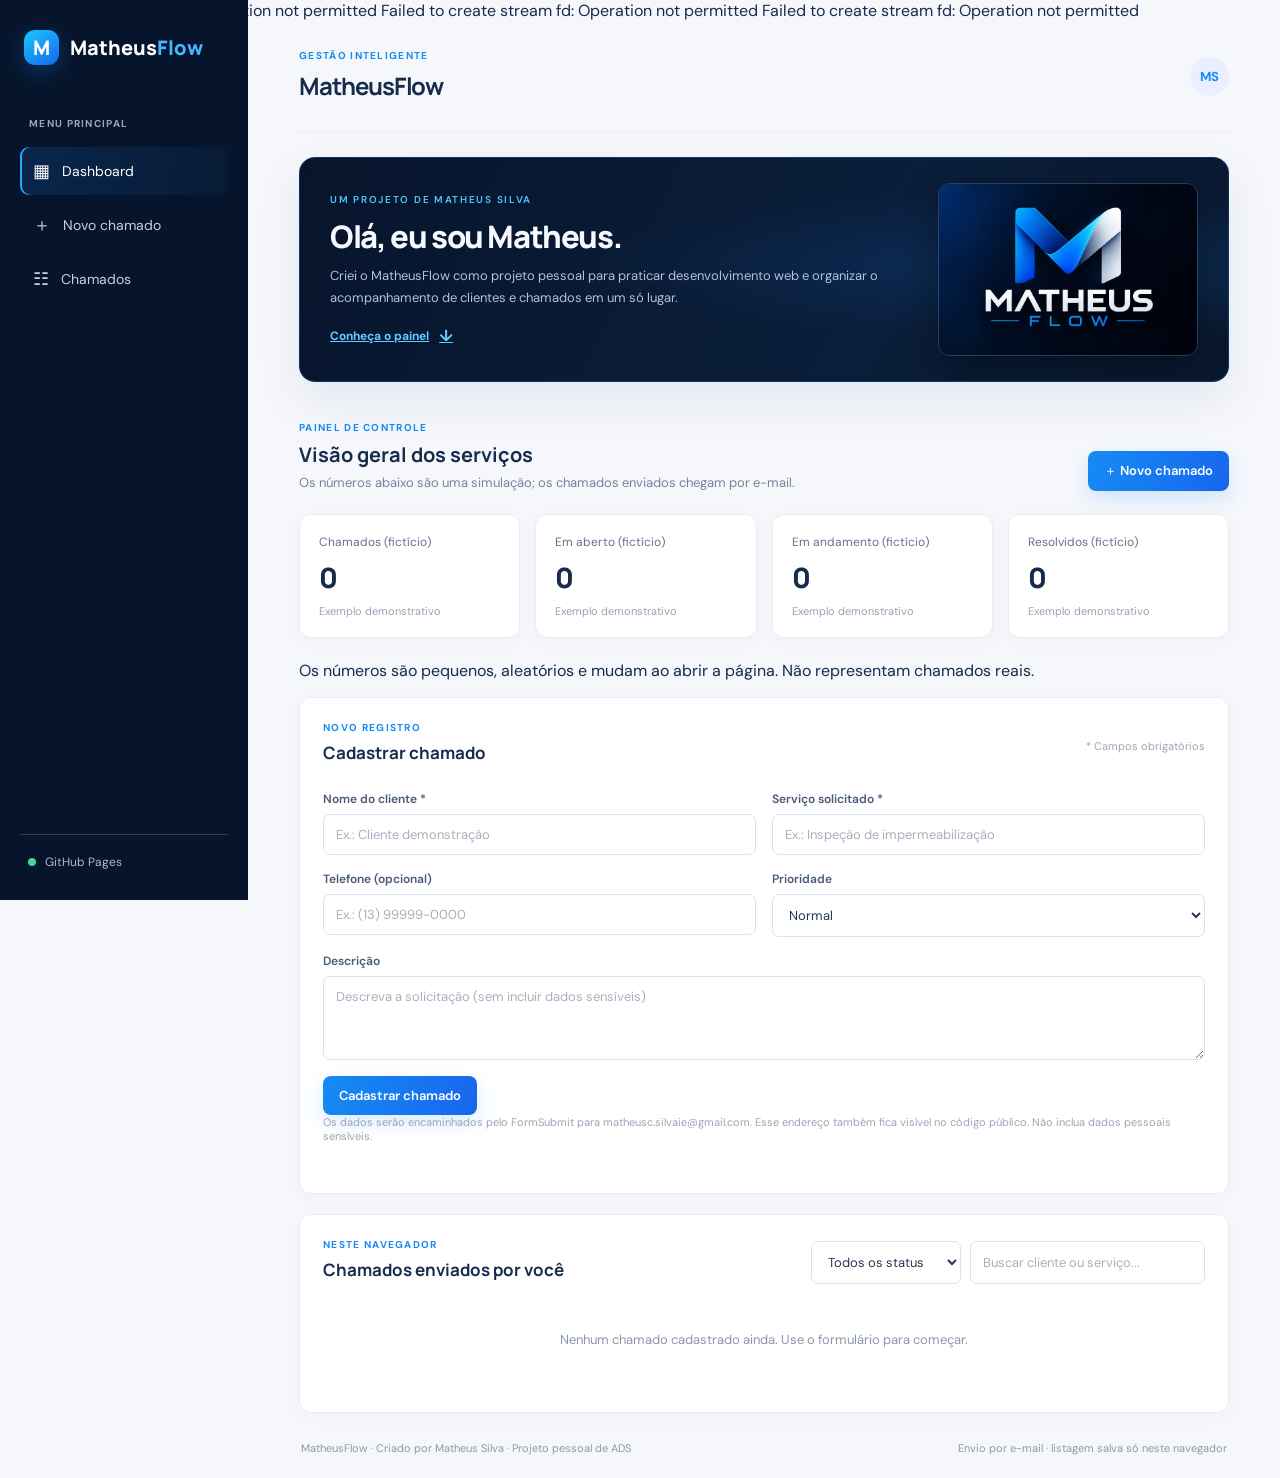
==== matheusflow/index.html @ 88bb9153 "Adiciona telefone e mantém envio de chamados por e-mail" ====
Failed to create stream fd: Operation not permitted
Failed to create stream fd: Operation not permitted
Failed to create stream fd: Operation not permitted
<!doctype html>
<html lang="pt-BR">
<head>
  <meta charset="UTF-8">
  <meta name="viewport" content="width=device-width, initial-scale=1.0">
  <meta name="description" content="MatheusFlow, projeto pessoal de Matheus Silva para gestão de clientes e chamados de serviço.">
  <title>MatheusFlow | Meus chamados</title>
  <link rel="stylesheet" href="style.css">
  <script src="script.js" defer></script>
</head>
<body>
  <aside class="sidebar">
    <a class="brand" href="#dashboard" aria-label="MatheusFlow início"><span class="brand-icon">M</span><span>Matheus<span class="brand-light">Flow</span></span></a>
    <p class="menu-label">MENU PRINCIPAL</p>
    <a class="nav-link active" href="#dashboard"><span>▦</span> Dashboard</a>
    <a class="nav-link" href="#cadastro"><span>＋</span> Novo chamado</a>
    <a class="nav-link" href="#servicos"><span>☷</span> Chamados</a>
    <div class="sidebar-bottom"><span class="status-dot"></span><span>GitHub Pages</span></div>
  </aside>

  <main class="main-content">
    <header class="topbar"><div><p class="eyebrow">GESTÃO INTELIGENTE</p><h1>MatheusFlow</h1></div><span class="user-avatar" aria-label="Matheus Silva">MS</span></header>
    <section class="intro-panel" aria-labelledby="intro-title">
      <div class="intro-copy"><p class="intro-kicker">UM PROJETO DE MATHEUS SILVA</p><h2 id="intro-title">Olá, eu sou Matheus.</h2><p>Criei o MatheusFlow como projeto pessoal para praticar desenvolvimento web e organizar o acompanhamento de clientes e chamados em um só lugar.</p><a href="#dashboard" class="intro-link">Conheça o painel <span>↓</span></a></div>
      <img class="intro-logo" src="media/matheusflow-logo.jpeg" alt="Logo MatheusFlow, marca pessoal de Matheus Silva">
    </section>
    <section id="dashboard">
      <div class="welcome"><div><p class="eyebrow">PAINEL DE CONTROLE</p><h2>Visão geral dos serviços</h2><p>Os números abaixo são uma simulação; os chamados enviados chegam por e-mail.</p></div><a href="#cadastro" class="primary-button">＋ Novo chamado</a></div>
      <div class="stats-grid">
        <article class="stat-card"><span class="stat-label">Chamados (fictício)</span><strong id="totalServices">0</strong><span class="stat-note">Exemplo demonstrativo</span></article>
        <article class="stat-card"><span class="stat-label">Em aberto (fictício)</span><strong id="pendingServices">0</strong><span class="stat-note">Exemplo demonstrativo</span></article>
        <article class="stat-card"><span class="stat-label">Em andamento (fictício)</span><strong id="progressServices">0</strong><span class="stat-note">Exemplo demonstrativo</span></article>
        <article class="stat-card"><span class="stat-label">Resolvidos (fictício)</span><strong id="completedServices">0</strong><span class="stat-note">Exemplo demonstrativo</span></article>
      </div>
      <p class="demo-disclaimer">Os números são pequenos, aleatórios e mudam ao abrir a página. Não representam chamados reais.</p>
    </section>

    <section id="cadastro" class="panel">
      <div class="section-heading"><div><p class="eyebrow">NOVO REGISTRO</p><h2>Cadastrar chamado</h2></div><span class="form-hint">* Campos obrigatórios</span></div>
      <form id="serviceForm">
        <div class="form-grid">
          <label>Nome do cliente *<input id="clientName" name="clientName" type="text" maxlength="100" placeholder="Ex.: Cliente demonstração" required></label>
          <label>Serviço solicitado *<input id="serviceName" name="serviceName" type="text" maxlength="120" placeholder="Ex.: Inspeção de impermeabilização" required></label>
          <label>Telefone (opcional)<input id="clientPhone" name="phone" type="tel" inputmode="tel" autocomplete="tel" maxlength="30" placeholder="Ex.: (13) 99999-0000"></label>
          <label>Prioridade<select id="servicePriority" name="priority"><option value="normal">Normal</option><option value="alta">Alta</option><option value="urgente">Urgente</option></select></label>
          <label class="full-width">Descrição<textarea id="serviceDescription" name="description" rows="3" maxlength="1000" placeholder="Descreva a solicitação (sem incluir dados sensíveis)"></textarea></label>
        </div>
        <button type="submit" class="primary-button">Cadastrar chamado</button>
        <p class="form-hint">Os dados serão encaminhados pelo FormSubmit para matheusc.silvaie@gmail.com. Esse endereço também fica visível no código público. Não inclua dados pessoais sensíveis.</p>
        <p id="formFeedback" class="form-feedback" role="status" aria-live="polite"></p>
      </form>
    </section>

    <section id="servicos" class="panel">
      <div class="section-heading list-heading"><div><p class="eyebrow">NESTE NAVEGADOR</p><h2>Chamados enviados por você</h2></div><div class="list-controls"><select id="statusFilter" aria-label="Filtrar por status"><option value="todos">Todos os status</option><option value="Pendente">Pendentes</option><option value="Em andamento">Em andamento</option><option value="Concluído">Concluídos</option></select><input id="searchInput" class="search-input" type="search" placeholder="Buscar cliente ou serviço..." aria-label="Buscar chamados"></div></div>
      <div id="serviceList" class="service-list"></div>
      <p id="emptyMessage" class="empty-message">Nenhum chamado enviado por este navegador ainda.</p>
    </section>
    <footer>MatheusFlow · Criado por Matheus Silva · Projeto pessoal de ADS <span>Envio por e-mail · listagem salva só neste navegador</span></footer>
  </main>
</body>
</html>
---- matheusflow/style.css ----
@import url('https://fonts.googleapis.com/css2?family=DM+Sans:wght@400;500;600;700&family=Manrope:wght@400;500;600;700;800&display=swap');
:root{font-family:'DM Sans',sans-serif;color:#172b4d;background:#f5f7fb;font-synthesis:none;text-rendering:optimizeLegibility;--blue:#3867e8;--navy:#142747;--muted:#77849a;--line:#e8edf4;--white:#fff}*{box-sizing:border-box}html{scroll-behavior:smooth}body{margin:0;min-height:100vh}.sidebar{position:fixed;inset:0 auto 0 0;width:248px;background:var(--navy);padding:30px 20px;color:#dbe4f4;display:flex;flex-direction:column;z-index:2}.brand{display:flex;align-items:center;gap:11px;color:#fff;text-decoration:none;font:800 20px Manrope,sans-serif;margin:0 0 52px 4px}.brand-icon{display:grid;place-items:center;width:35px;height:35px;background:var(--blue);border-radius:11px;color:#fff}.brand-light{color:#8ea9ff}.menu-label,.eyebrow{font-size:10px;letter-spacing:1.3px;font-weight:700;color:#99a8c0}.menu-label{margin:0 0 14px 9px}.nav-link{color:#c4d0e2;text-decoration:none;padding:12px 13px;margin:3px 0;border-radius:9px;font-size:14px;display:flex;align-items:center;gap:12px}.nav-link span{font-size:18px}.nav-link:hover,.nav-link.active{color:white;background:#263d60}.sidebar-bottom{margin-top:auto;border-top:1px solid #30425d;padding:19px 8px 0;display:flex;align-items:center;gap:9px;font-size:12px;color:#aab9ce}.status-dot{width:8px;height:8px;background:#43d5a0;border-radius:50%}.main-content{max-width:1510px;margin-left:248px;padding:31px clamp(24px,4vw,64px) 18px}.topbar{display:flex;justify-content:space-between;align-items:center;padding-bottom:27px;border-bottom:1px solid var(--line)}h1,h2,p{margin-top:0}.topbar h1{font:700 24px Manrope,sans-serif;margin:2px 0}.eyebrow{color:var(--blue);margin:0 0 7px}.user-avatar{width:39px;height:39px;background:#e9efff;color:var(--blue);display:grid;place-items:center;border-radius:50%;font-weight:700;font-size:13px}.welcome{display:flex;align-items:end;justify-content:space-between;gap:20px;padding:30px 0 23px}.welcome h2,.section-heading h2{font:700 20px Manrope,sans-serif;margin:0 0 6px;color:#172b4d}.welcome p:not(.eyebrow){color:var(--muted);font-size:13px;margin:0}.primary-button{border:0;border-radius:8px;padding:11px 16px;background:var(--blue);color:white;font:600 13px 'DM Sans',sans-serif;text-decoration:none;display:inline-flex;align-items:center;justify-content:center;gap:5px;cursor:pointer;transition:transform .18s,background .18s}.primary-button:hover{background:#2856d2;transform:translateY(-1px)}.stats-grid{display:grid;grid-template-columns:repeat(4,minmax(0,1fr));gap:15px;margin-bottom:22px}.stat-card,.panel{background:var(--white);border:1px solid var(--line);border-radius:12px;box-shadow:0 4px 18px #1b345008}.stat-card{padding:19px;display:flex;flex-direction:column;gap:8px}.stat-label{font-size:12px;color:#63728b}.stat-card strong{font:800 28px Manrope,sans-serif;color:#172b4d}.stat-note{font-size:11px;color:#97a2b3}.panel{padding:23px;margin-bottom:20px;scroll-margin-top:18px}.section-heading{display:flex;align-items:center;justify-content:space-between;gap:16px;margin-bottom:21px}.section-heading h2{font-size:17px}.form-hint{font-size:11px;color:#9aa5b5}form .primary-button{margin-top:16px}.form-grid{display:grid;grid-template-columns:repeat(2,minmax(0,1fr));gap:16px}label{display:flex;flex-direction:column;gap:7px;font-weight:600;font-size:12px;color:#485a74}input,textarea,select{font:400 13px 'DM Sans',sans-serif;color:#263953;background:#fff;border:1px solid #dce3ed;border-radius:7px;padding:11px 12px;outline:none;width:100%}input:focus,textarea:focus,select:focus{border-color:#6e91f5;box-shadow:0 0 0 3px #3867e818}input::placeholder,textarea::placeholder{color:#a7b0be}textarea{resize:vertical;min-height:84px}.full-width{grid-column:1/-1}.form-feedback{display:inline-block;margin:0 0 0 12px;font-size:12px;color:#197b58}.form-feedback.error{color:#ba3c3c}.list-heading{margin-bottom:16px}.list-controls{display:flex;gap:9px}.list-controls select{width:auto;min-width:150px}.search-input{width:235px}.empty-message{padding:28px 12px;text-align:center;color:#8b97a8;font-size:13px}.service-list{display:grid;gap:10px}.service-item{border:1px solid var(--line);border-radius:9px;padding:15px;display:grid;grid-template-columns:minmax(0,1fr) auto;gap:15px;align-items:center}.service-main{min-width:0}.service-title-line{display:flex;align-items:center;gap:9px;flex-wrap:wrap}.service-title-line h3{font:700 14px Manrope,sans-serif;margin:0;color:#203451}.service-meta{font-size:11px;color:#8592a5;margin:6px 0 0}.service-description{font-size:12px;color:#5e6d82;margin:8px 0 0;overflow-wrap:anywhere}.service-actions{display:flex;gap:8px;align-items:center}.status-select{width:145px;padding:8px;font-size:11px}.delete-button{border:1px solid #f0d9d9;background:#fff;color:#bc4b4b;border-radius:7px;padding:8px 10px;font-size:11px;cursor:pointer}.delete-button:hover{background:#fff5f5}.badge{font-size:10px;font-weight:700;border-radius:30px;padding:5px 9px;background:#fff4d9;color:#936300}.badge.progress{background:#e9efff;color:#365dc0}.badge.completed{background:#e3f6ee;color:#21815b}.priority{font-size:10px;color:#718099}.priority.high,.priority.urgent{color:#bd4c3e;font-weight:700}footer{padding:8px 2px 5px;color:#8d99aa;font-size:11px;display:flex;justify-content:space-between;gap:12px}
@media(max-width:1000px){.sidebar{width:210px}.main-content{margin-left:210px;padding-inline:26px}.stats-grid{grid-template-columns:repeat(2,minmax(0,1fr))}}
@media(max-width:680px){.sidebar{position:sticky;top:0;width:auto;height:auto;padding:10px 14px;flex-direction:row;align-items:center;gap:6px;overflow:auto}.brand{font-size:16px;margin:0 9px 0 0;white-space:nowrap}.brand-icon{width:30px;height:30px}.menu-label,.sidebar-bottom{display:none}.nav-link{white-space:nowrap;padding:9px;font-size:11px;margin:0}.nav-link span{font-size:14px}.main-content{margin:0;padding:18px 14px}.topbar{padding-bottom:18px}.topbar h1{font-size:21px}.welcome{align-items:flex-start;flex-direction:column;padding:23px 0 18px}.stats-grid{gap:9px}.stat-card{padding:13px}.stat-card strong{font-size:24px}.panel{padding:16px}.form-grid{grid-template-columns:1fr;gap:13px}.full-width{grid-column:auto}.list-heading{align-items:flex-start;flex-direction:column}.list-controls{width:100%;flex-direction:column}.list-controls select,.search-input{width:100%}.service-item{grid-template-columns:1fr}.service-actions{justify-content:space-between}.status-select{flex:1}.section-heading h2{font-size:16px}footer{flex-direction:column}}
@media(prefers-reduced-motion:reduce){html{scroll-behavior:auto}*,*::before,*::after{transition:none!important}}
:root{--blue:#168bf4;--navy:#07152c}
.main-content{max-width:1510px;padding-top:28px}
.topbar h1{letter-spacing:-.045em}
.brand-icon{background:linear-gradient(145deg,#19c8ff,#1766ed);box-shadow:0 6px 20px #168bff45}
.brand-light{color:#42b8ff}
.nav-link.active,.nav-link:hover{background:linear-gradient(100deg,#147ce52b,#168bff0c);box-shadow:inset 2px 0 #24aaff}
.intro-panel{position:relative;display:grid;grid-template-columns:minmax(0,1fr) minmax(200px,34%);align-items:center;gap:22px;overflow:hidden;margin:25px 0 9px;padding:25px 30px;border:1px solid #168bff42;border-radius:16px;background:radial-gradient(ellipse at 85% 48%,#147be92c,transparent 45%),linear-gradient(115deg,#07152c,#0a1e3b 62%,#08152b);box-shadow:0 18px 48px #0b2c5514}
.intro-panel:after{content:"";position:absolute;inset:0;pointer-events:none;background:linear-gradient(110deg,transparent 40%,#70c9ff0b 70%,transparent);background-size:200% 100%;animation:introSheen 8s linear infinite}
.intro-copy{position:relative;z-index:1;max-width:610px}.intro-kicker{margin:0 0 9px;color:#4fc5ff;font:600 10px 'DM Sans',sans-serif;letter-spacing:1.7px}.intro-copy h2{margin:0 0 8px;color:#f5f9ff;font:800 clamp(22px,3vw,31px) Manrope,sans-serif;letter-spacing:-.045em}.intro-copy>p:not(.intro-kicker){max-width:590px;margin:0;color:#b1c1d8;font-size:13px;line-height:1.7}.intro-link{display:inline-flex;align-items:center;gap:10px;margin-top:16px;color:#62cbff;font-size:12px;font-weight:700}.intro-link span{font-size:16px;transition:transform .2s}.intro-link:hover span{transform:translateY(3px)}
.intro-logo{position:relative;z-index:1;width:100%;max-width:260px;justify-self:end;aspect-ratio:3/2;object-fit:cover;border:1px solid #8edcff30;border-radius:12px;box-shadow:0 14px 36px #0005;animation:logoHover 6s ease-in-out infinite}
.primary-button{background:linear-gradient(110deg,#168bf4,#1766ed);box-shadow:0 8px 20px #168bff2a}
.stat-card{transition:transform .2s,border-color .2s,box-shadow .2s}.stat-card:hover{transform:translateY(-3px);border-color:#168bff55;box-shadow:0 12px 28px #1b345012}
@keyframes introSheen{from{background-position:180% 0}to{background-position:-80% 0}}
@keyframes logoHover{0%,100%{transform:translateY(0) rotateY(-3deg)}50%{transform:translateY(-5px) rotateY(3deg)}}
@media(max-width:680px){.intro-panel{grid-template-columns:1fr;padding:22px;gap:18px;margin-top:18px}.intro-logo{width:min(100%,280px);justify-self:start}.intro-copy>p:not(.intro-kicker){font-size:12px}.main-content{padding-top:16px}}
@media(prefers-reduced-motion:reduce){.intro-panel:after,.intro-logo{animation:none!important}.stat-card{transition:none!important}}
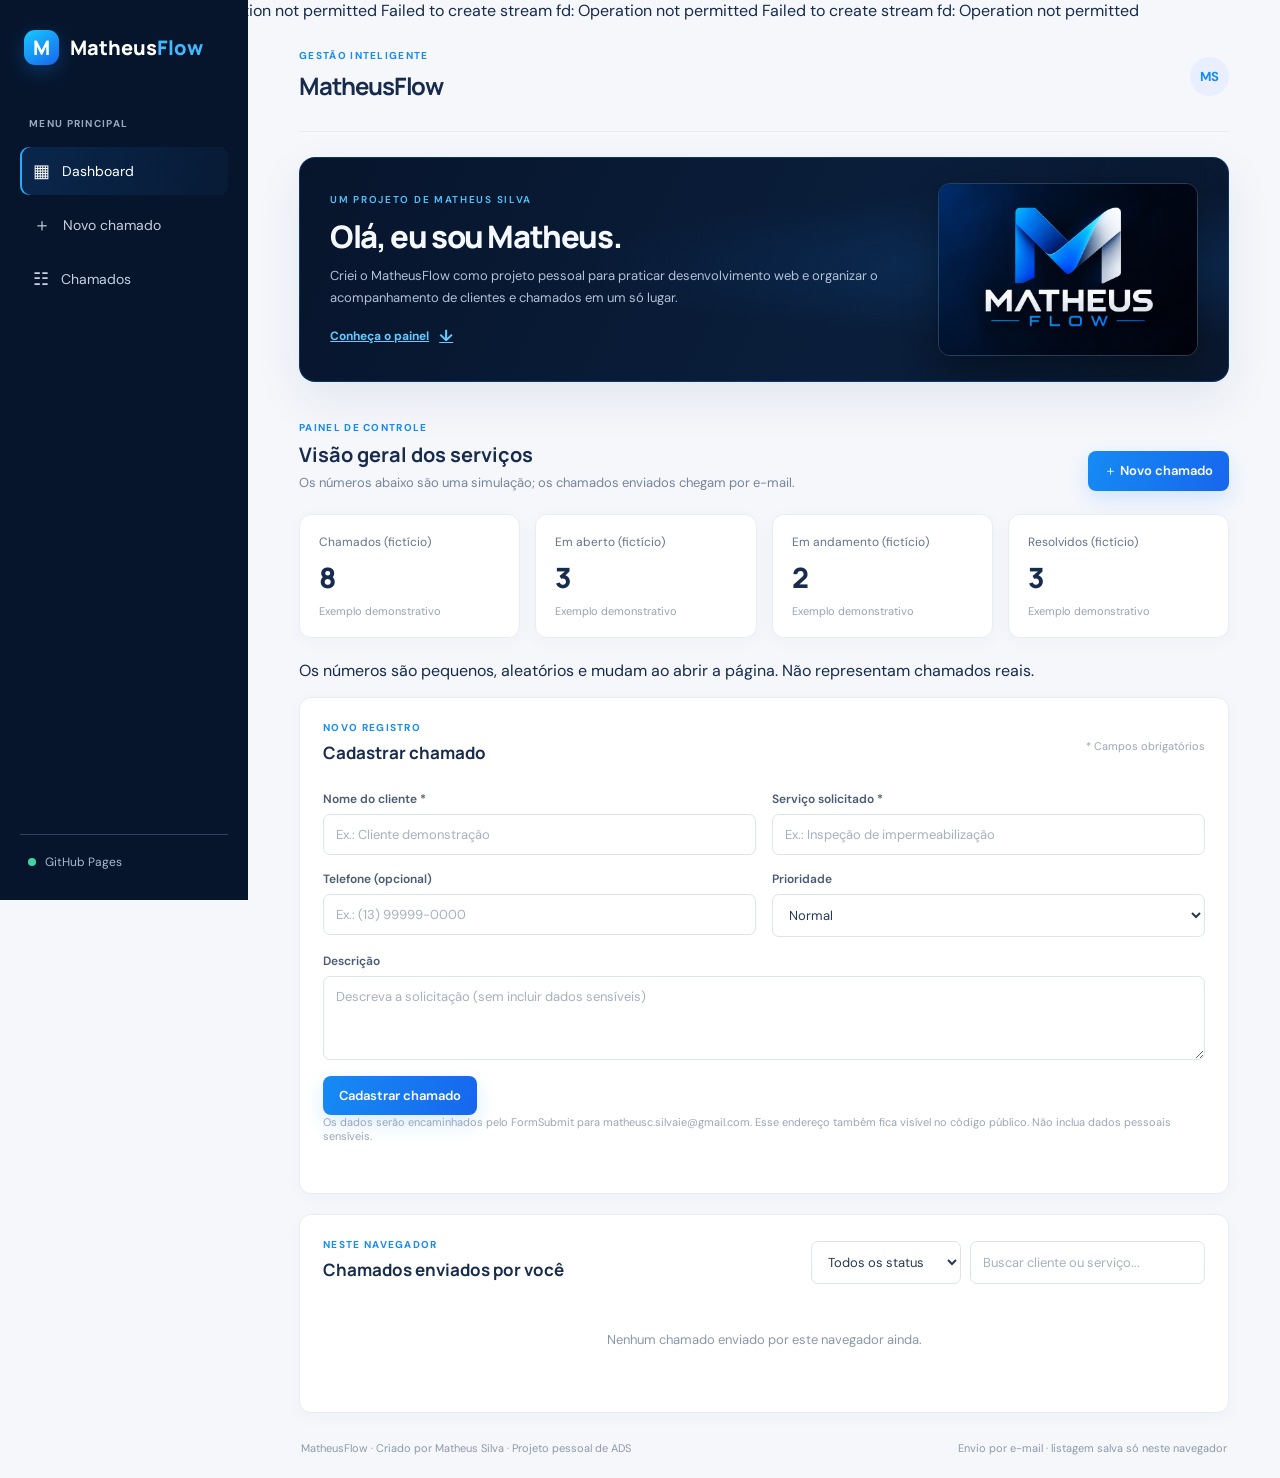
==== commit 45a35945: "Evita cache antigo no celular e mostra estatísticas de exemplo" ====
--- a/matheusflow/index.html
+++ b/matheusflow/index.html
@@ -9,7 +9,7 @@
   <meta name="description" content="MatheusFlow, projeto pessoal de Matheus Silva para gestão de clientes e chamados de serviço.">
   <title>MatheusFlow | Meus chamados</title>
   <link rel="stylesheet" href="style.css">
-  <script src="script.js" defer></script>
+  <script src="script.js?v=20261019-2" defer></script>
 </head>
 <body>
   <aside class="sidebar">
@@ -30,10 +30,10 @@
     <section id="dashboard">
       <div class="welcome"><div><p class="eyebrow">PAINEL DE CONTROLE</p><h2>Visão geral dos serviços</h2><p>Os números abaixo são uma simulação; os chamados enviados chegam por e-mail.</p></div><a href="#cadastro" class="primary-button">＋ Novo chamado</a></div>
       <div class="stats-grid">
-        <article class="stat-card"><span class="stat-label">Chamados (fictício)</span><strong id="totalServices">0</strong><span class="stat-note">Exemplo demonstrativo</span></article>
-        <article class="stat-card"><span class="stat-label">Em aberto (fictício)</span><strong id="pendingServices">0</strong><span class="stat-note">Exemplo demonstrativo</span></article>
-        <article class="stat-card"><span class="stat-label">Em andamento (fictício)</span><strong id="progressServices">0</strong><span class="stat-note">Exemplo demonstrativo</span></article>
-        <article class="stat-card"><span class="stat-label">Resolvidos (fictício)</span><strong id="completedServices">0</strong><span class="stat-note">Exemplo demonstrativo</span></article>
+        <article class="stat-card"><span class="stat-label">Chamados (fictício)</span><strong id="totalServices">8</strong><span class="stat-note">Exemplo demonstrativo</span></article>
+        <article class="stat-card"><span class="stat-label">Em aberto (fictício)</span><strong id="pendingServices">3</strong><span class="stat-note">Exemplo demonstrativo</span></article>
+        <article class="stat-card"><span class="stat-label">Em andamento (fictício)</span><strong id="progressServices">2</strong><span class="stat-note">Exemplo demonstrativo</span></article>
+        <article class="stat-card"><span class="stat-label">Resolvidos (fictício)</span><strong id="completedServices">3</strong><span class="stat-note">Exemplo demonstrativo</span></article>
       </div>
       <p class="demo-disclaimer">Os números são pequenos, aleatórios e mudam ao abrir a página. Não representam chamados reais.</p>
     </section>
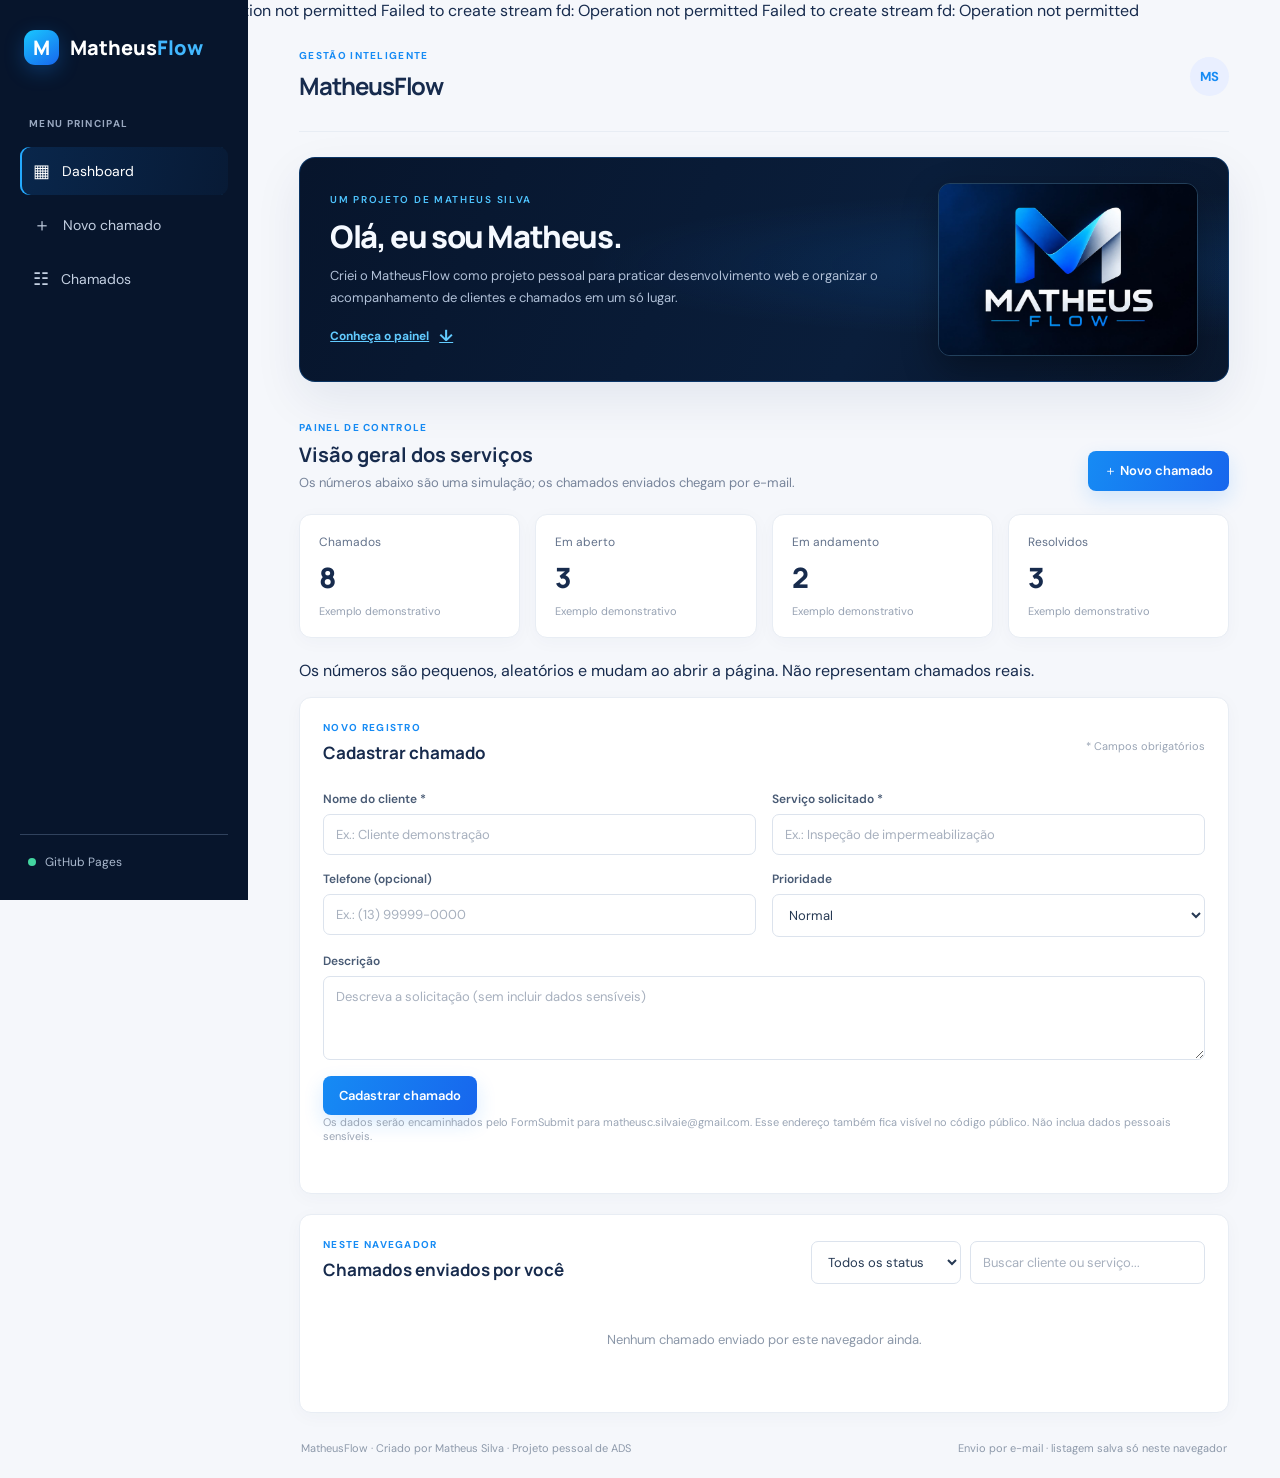
==== commit 0656978a: "Simplifica os rótulos dos contadores de demonstração" ====
--- a/matheusflow/index.html
+++ b/matheusflow/index.html
@@ -9,7 +9,7 @@
   <meta name="description" content="MatheusFlow, projeto pessoal de Matheus Silva para gestão de clientes e chamados de serviço.">
   <title>MatheusFlow | Meus chamados</title>
   <link rel="stylesheet" href="style.css">
-  <script src="script.js?v=20261019-2" defer></script>
+  <script src="script.js?v=20261019-4" defer></script>
 </head>
 <body>
   <aside class="sidebar">
@@ -30,10 +30,10 @@
     <section id="dashboard">
       <div class="welcome"><div><p class="eyebrow">PAINEL DE CONTROLE</p><h2>Visão geral dos serviços</h2><p>Os números abaixo são uma simulação; os chamados enviados chegam por e-mail.</p></div><a href="#cadastro" class="primary-button">＋ Novo chamado</a></div>
       <div class="stats-grid">
-        <article class="stat-card"><span class="stat-label">Chamados (fictício)</span><strong id="totalServices">8</strong><span class="stat-note">Exemplo demonstrativo</span></article>
-        <article class="stat-card"><span class="stat-label">Em aberto (fictício)</span><strong id="pendingServices">3</strong><span class="stat-note">Exemplo demonstrativo</span></article>
-        <article class="stat-card"><span class="stat-label">Em andamento (fictício)</span><strong id="progressServices">2</strong><span class="stat-note">Exemplo demonstrativo</span></article>
-        <article class="stat-card"><span class="stat-label">Resolvidos (fictício)</span><strong id="completedServices">3</strong><span class="stat-note">Exemplo demonstrativo</span></article>
+        <article class="stat-card"><span class="stat-label">Chamados</span><strong id="totalServices">8</strong><span class="stat-note">Exemplo demonstrativo</span></article>
+        <article class="stat-card"><span class="stat-label">Em aberto</span><strong id="pendingServices">3</strong><span class="stat-note">Exemplo demonstrativo</span></article>
+        <article class="stat-card"><span class="stat-label">Em andamento</span><strong id="progressServices">2</strong><span class="stat-note">Exemplo demonstrativo</span></article>
+        <article class="stat-card"><span class="stat-label">Resolvidos</span><strong id="completedServices">3</strong><span class="stat-note">Exemplo demonstrativo</span></article>
       </div>
       <p class="demo-disclaimer">Os números são pequenos, aleatórios e mudam ao abrir a página. Não representam chamados reais.</p>
     </section>
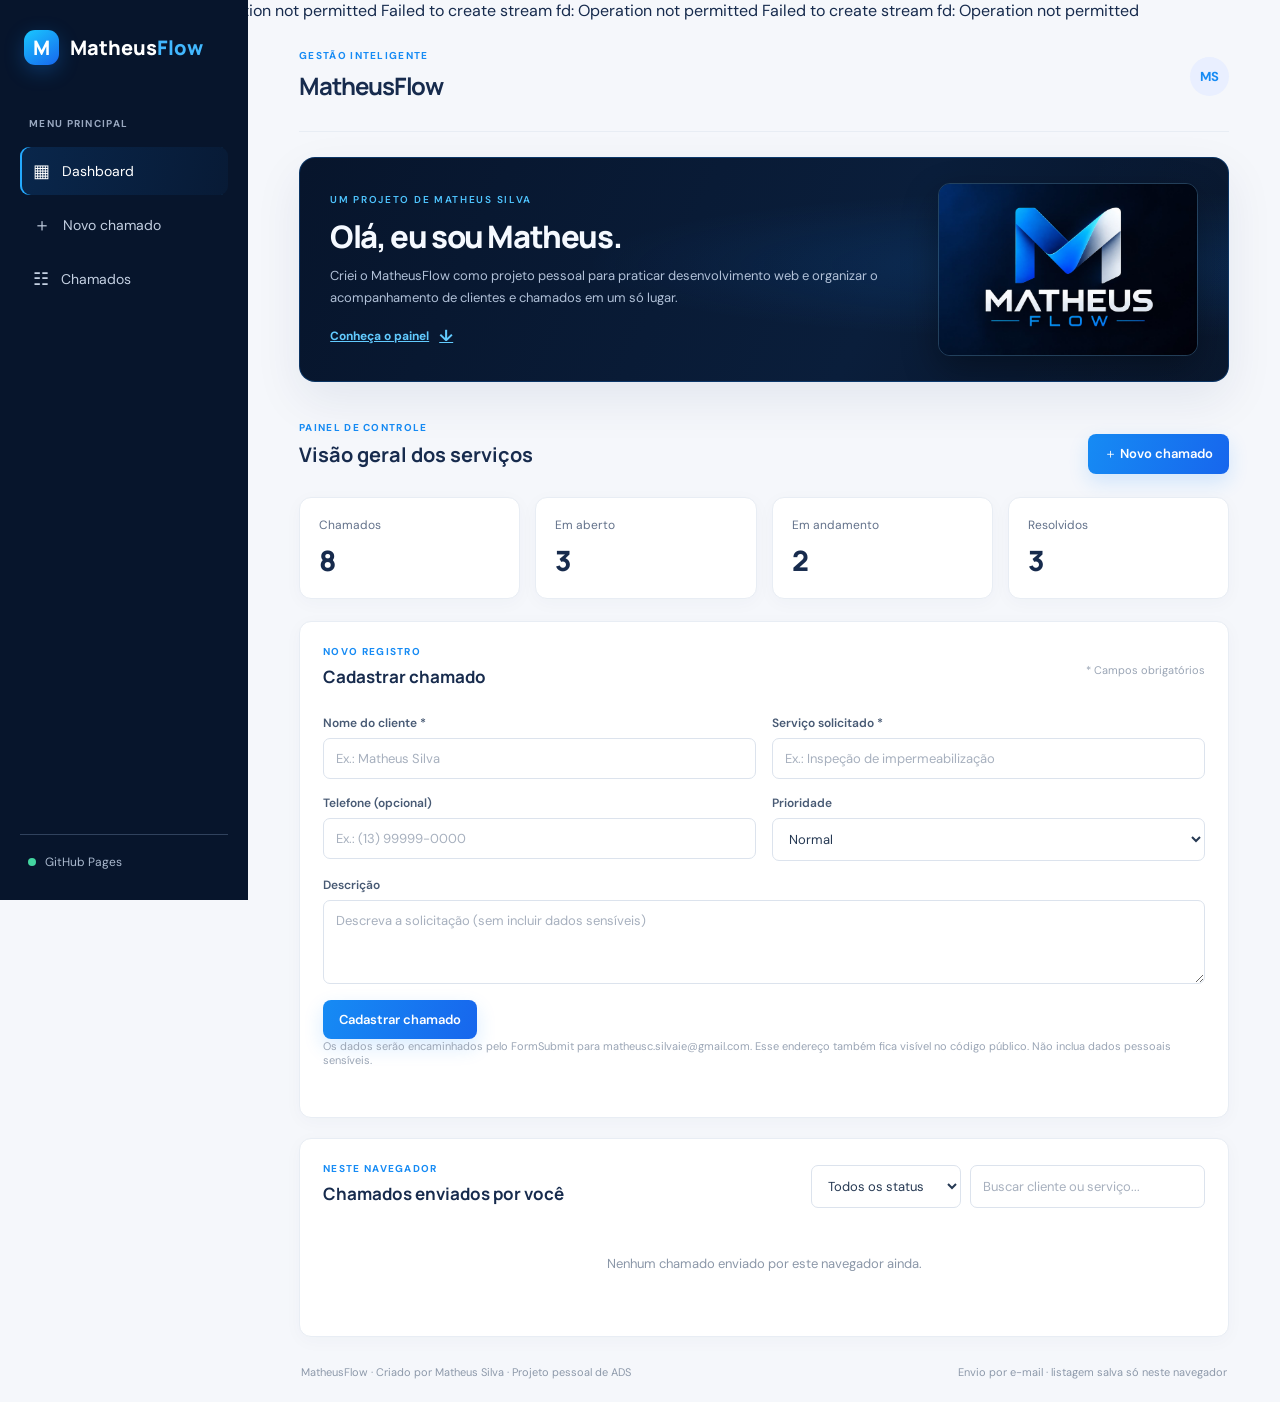
==== commit 82723635: "Remove avisos de demonstração do MatheusFlow" ====
--- a/matheusflow/index.html
+++ b/matheusflow/index.html
@@ -9,7 +9,7 @@
   <meta name="description" content="MatheusFlow, projeto pessoal de Matheus Silva para gestão de clientes e chamados de serviço.">
   <title>MatheusFlow | Meus chamados</title>
   <link rel="stylesheet" href="style.css">
-  <script src="script.js?v=20261019-4" defer></script>
+  <script src="script.js?v=20261019-5" defer></script>
 </head>
 <body>
   <aside class="sidebar">
@@ -28,21 +28,20 @@
       <img class="intro-logo" src="media/matheusflow-logo.jpeg" alt="Logo MatheusFlow, marca pessoal de Matheus Silva">
     </section>
     <section id="dashboard">
-      <div class="welcome"><div><p class="eyebrow">PAINEL DE CONTROLE</p><h2>Visão geral dos serviços</h2><p>Os números abaixo são uma simulação; os chamados enviados chegam por e-mail.</p></div><a href="#cadastro" class="primary-button">＋ Novo chamado</a></div>
+      <div class="welcome"><div><p class="eyebrow">PAINEL DE CONTROLE</p><h2>Visão geral dos serviços</h2></div><a href="#cadastro" class="primary-button">＋ Novo chamado</a></div>
       <div class="stats-grid">
-        <article class="stat-card"><span class="stat-label">Chamados</span><strong id="totalServices">8</strong><span class="stat-note">Exemplo demonstrativo</span></article>
-        <article class="stat-card"><span class="stat-label">Em aberto</span><strong id="pendingServices">3</strong><span class="stat-note">Exemplo demonstrativo</span></article>
-        <article class="stat-card"><span class="stat-label">Em andamento</span><strong id="progressServices">2</strong><span class="stat-note">Exemplo demonstrativo</span></article>
-        <article class="stat-card"><span class="stat-label">Resolvidos</span><strong id="completedServices">3</strong><span class="stat-note">Exemplo demonstrativo</span></article>
+        <article class="stat-card"><span class="stat-label">Chamados</span><strong id="totalServices">8</strong></article>
+        <article class="stat-card"><span class="stat-label">Em aberto</span><strong id="pendingServices">3</strong></article>
+        <article class="stat-card"><span class="stat-label">Em andamento</span><strong id="progressServices">2</strong></article>
+        <article class="stat-card"><span class="stat-label">Resolvidos</span><strong id="completedServices">3</strong></article>
       </div>
-      <p class="demo-disclaimer">Os números são pequenos, aleatórios e mudam ao abrir a página. Não representam chamados reais.</p>
     </section>
 
     <section id="cadastro" class="panel">
       <div class="section-heading"><div><p class="eyebrow">NOVO REGISTRO</p><h2>Cadastrar chamado</h2></div><span class="form-hint">* Campos obrigatórios</span></div>
       <form id="serviceForm">
         <div class="form-grid">
-          <label>Nome do cliente *<input id="clientName" name="clientName" type="text" maxlength="100" placeholder="Ex.: Cliente demonstração" required></label>
+          <label>Nome do cliente *<input id="clientName" name="clientName" type="text" maxlength="100" placeholder="Ex.: Matheus Silva" required></label>
           <label>Serviço solicitado *<input id="serviceName" name="serviceName" type="text" maxlength="120" placeholder="Ex.: Inspeção de impermeabilização" required></label>
           <label>Telefone (opcional)<input id="clientPhone" name="phone" type="tel" inputmode="tel" autocomplete="tel" maxlength="30" placeholder="Ex.: (13) 99999-0000"></label>
           <label>Prioridade<select id="servicePriority" name="priority"><option value="normal">Normal</option><option value="alta">Alta</option><option value="urgente">Urgente</option></select></label>
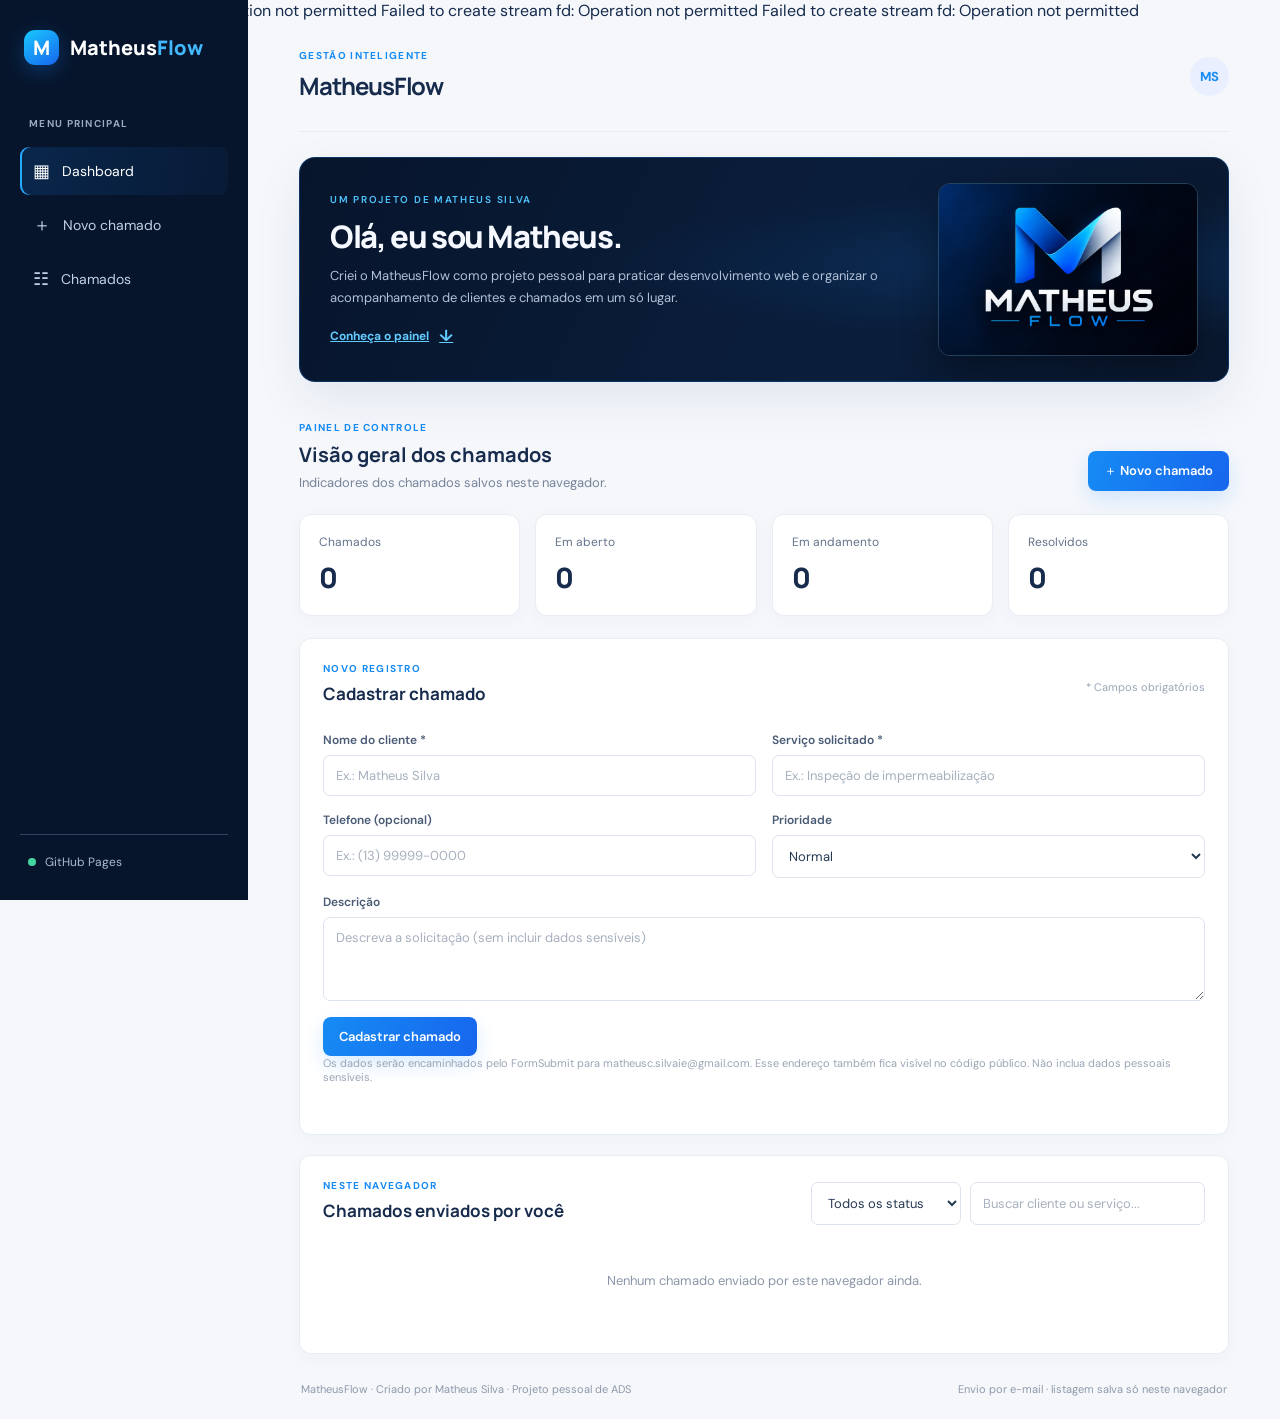
==== commit 21a5e73b: "Exibir contagem real de chamados" ====
--- a/matheusflow/index.html
+++ b/matheusflow/index.html
@@ -9,7 +9,7 @@
   <meta name="description" content="MatheusFlow, projeto pessoal de Matheus Silva para gestão de clientes e chamados de serviço.">
   <title>MatheusFlow | Meus chamados</title>
   <link rel="stylesheet" href="style.css">
-  <script src="script.js?v=20261019-5" defer></script>
+  <script src="script.js?v=20261019-6" defer></script>
 </head>
 <body>
   <aside class="sidebar">
@@ -28,12 +28,12 @@
       <img class="intro-logo" src="media/matheusflow-logo.jpeg" alt="Logo MatheusFlow, marca pessoal de Matheus Silva">
     </section>
     <section id="dashboard">
-      <div class="welcome"><div><p class="eyebrow">PAINEL DE CONTROLE</p><h2>Visão geral dos serviços</h2></div><a href="#cadastro" class="primary-button">＋ Novo chamado</a></div>
+      <div class="welcome"><div><p class="eyebrow">PAINEL DE CONTROLE</p><h2>Visão geral dos chamados</h2><p>Indicadores dos chamados salvos neste navegador.</p></div><a href="#cadastro" class="primary-button">＋ Novo chamado</a></div>
       <div class="stats-grid">
-        <article class="stat-card"><span class="stat-label">Chamados</span><strong id="totalServices">8</strong></article>
-        <article class="stat-card"><span class="stat-label">Em aberto</span><strong id="pendingServices">3</strong></article>
-        <article class="stat-card"><span class="stat-label">Em andamento</span><strong id="progressServices">2</strong></article>
-        <article class="stat-card"><span class="stat-label">Resolvidos</span><strong id="completedServices">3</strong></article>
+        <article class="stat-card"><span class="stat-label">Chamados</span><strong id="totalServices">0</strong></article>
+        <article class="stat-card"><span class="stat-label">Em aberto</span><strong id="pendingServices">0</strong></article>
+        <article class="stat-card"><span class="stat-label">Em andamento</span><strong id="progressServices">0</strong></article>
+        <article class="stat-card"><span class="stat-label">Resolvidos</span><strong id="completedServices">0</strong></article>
       </div>
     </section>
 
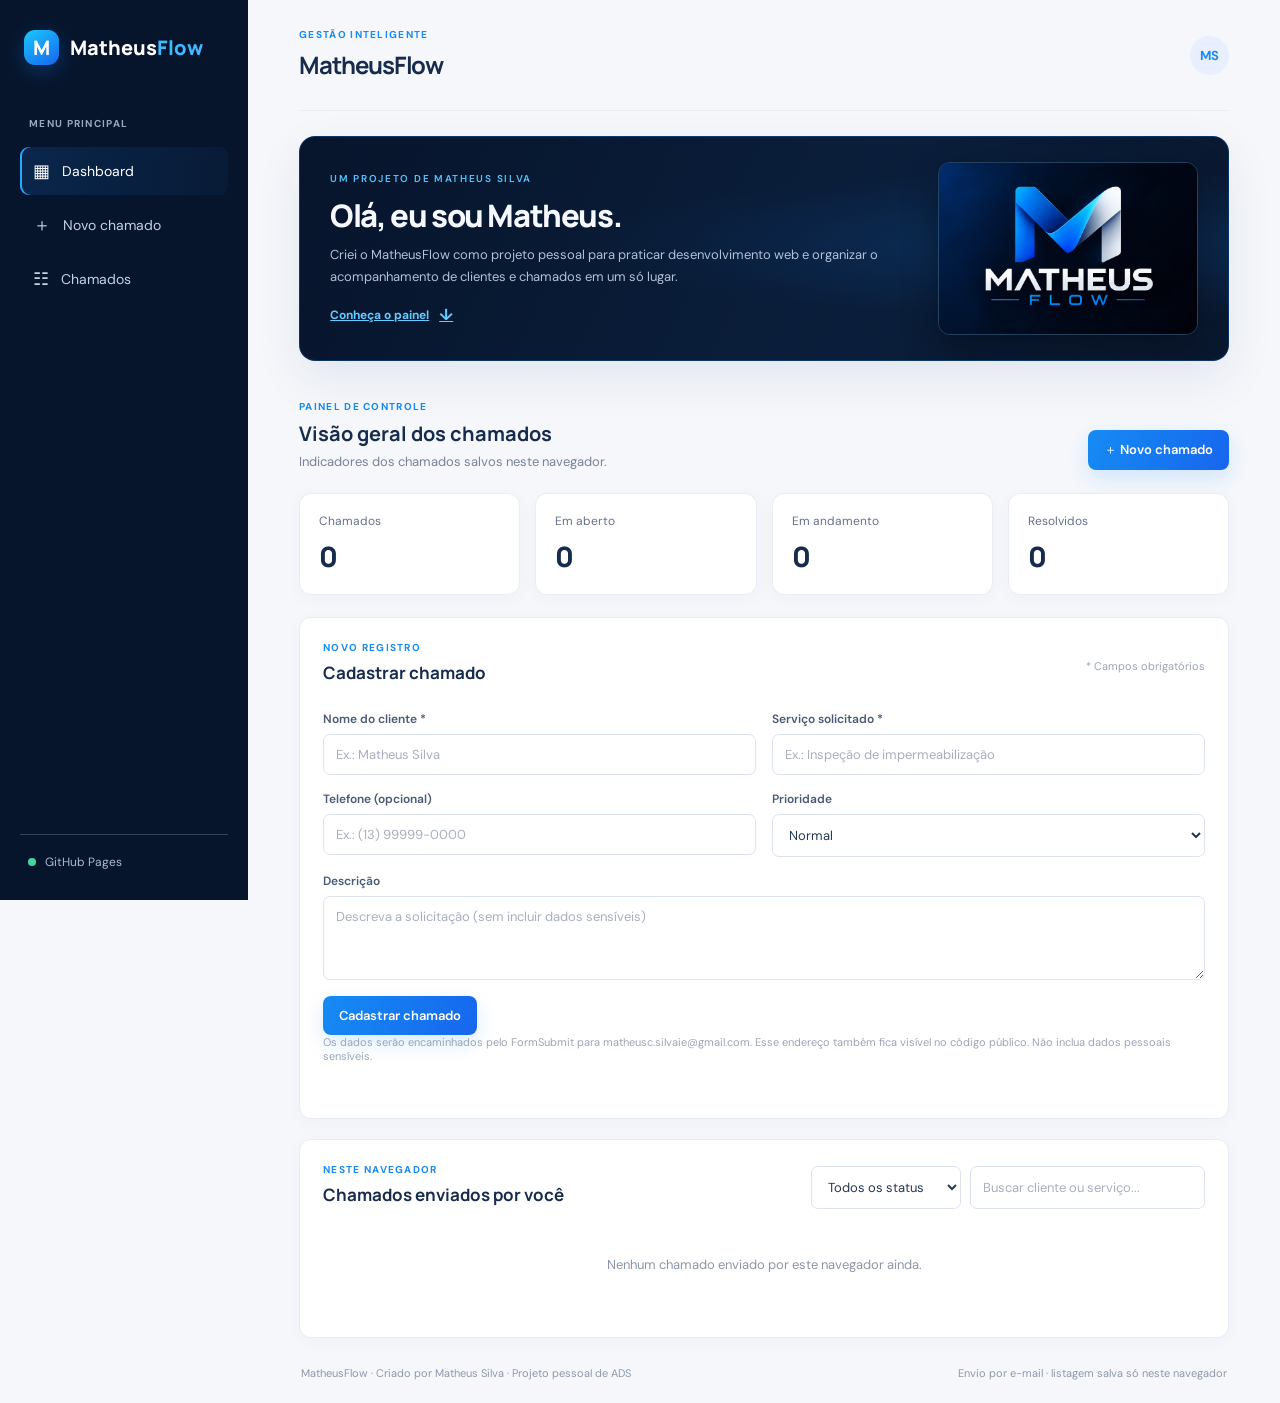
==== commit f975fb26: "Corrige arquivos corrompidos do MatheusFlow Co-Authored-By: Claude Opus 5.5 <noreply@anthropic.com>" ====
--- a/matheusflow/index.html
+++ b/matheusflow/index.html
@@ -1,6 +1,3 @@
-Failed to create stream fd: Operation not permitted
-Failed to create stream fd: Operation not permitted
-Failed to create stream fd: Operation not permitted
 <!doctype html>
 <html lang="pt-BR">
 <head>
@@ -9,7 +6,7 @@
   <meta name="description" content="MatheusFlow, projeto pessoal de Matheus Silva para gestão de clientes e chamados de serviço.">
   <title>MatheusFlow | Meus chamados</title>
   <link rel="stylesheet" href="style.css">
-  <script src="script.js?v=20261019-6" defer></script>
+  <script src="script.js?v=20261023-1" defer></script>
 </head>
 <body>
   <aside class="sidebar">
